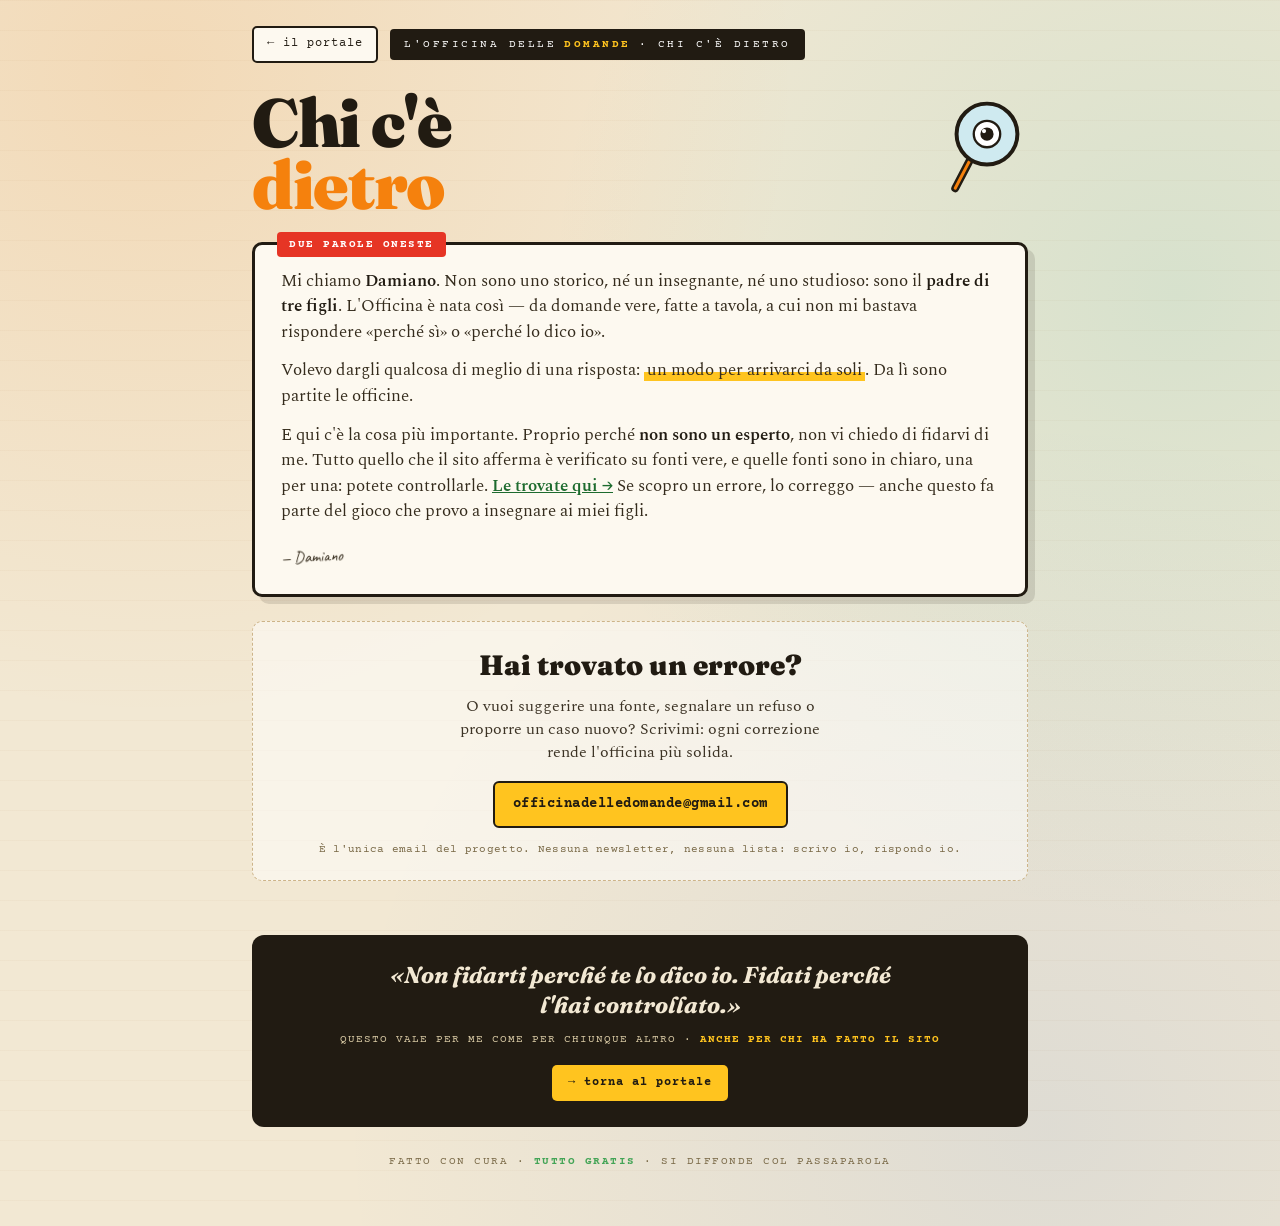
==== chi-sono.html @ 0cd520b3 "Add files via upload" ====
<!DOCTYPE html>
<html lang="it">
<head>
<meta charset="UTF-8" />
<meta name="viewport" content="width=device-width, initial-scale=1.0" />
<title>Chi c'è dietro · L'Officina delle Domande</title>
<link rel="preconnect" href="https://fonts.googleapis.com" />
<link rel="preconnect" href="https://fonts.gstatic.com" crossorigin />
<link href="https://fonts.googleapis.com/css2?family=Fraunces:ital,opsz,wght@0,9..144,600;0,9..144,900;1,9..144,700&family=Spectral:wght@400;500;600&family=Caveat:wght@600;700&family=Courier+Prime:wght@400;700&display=swap" rel="stylesheet" />
<style>
  :root{
    --paper:#f2e8d3; --paper-2:#ecd9b2; --card:#fdf9f0; --ink:#211b12; --ink-soft:#7a6a48;
    --orange:#f5810d; --red:#e63525; --yellow:#ffc41f; --teal:#13b0a1; --green:#43a456; --blue:#2f6fd6;
    --sky:#cfeaf0; --line:#cdb489; --grey:#9a8e76;
    --display:'Fraunces',Georgia,serif; --body:'Spectral',Georgia,serif;
    --hand:'Caveat','Comic Sans MS',cursive; --mono:'Courier Prime','Courier New',monospace;
  }
  *{box-sizing:border-box;margin:0;padding:0}
  html{scroll-behavior:smooth}
  body{
    font-family:var(--body); color:var(--ink); line-height:1.55; min-height:100vh; overflow-x:hidden;
    background:
      radial-gradient(circle at 12% 6%, rgba(245,129,13,.14), transparent 40%),
      radial-gradient(circle at 92% 24%, rgba(19,176,161,.12), transparent 42%),
      radial-gradient(circle at 82% 92%, rgba(47,111,214,.10), transparent 46%),
      linear-gradient(rgba(180,150,95,.06) 1px, transparent 1px),
      radial-gradient(#d7c49a .6px, transparent .6px),
      var(--paper);
    background-size:100% 100%,100% 100%,100% 100%,100% 30px,16px 16px,100% 100%;
    -webkit-font-smoothing:antialiased;
  }
  .wrap{max-width:820px;margin:0 auto;padding:0 22px;position:relative}

  @keyframes rise{from{opacity:0;transform:translateY(18px)}to{opacity:1;transform:none}}
  @keyframes blink{0%,93%,100%{transform:scaleY(1)}96.5%{transform:scaleY(.08)}}
  @keyframes look{0%,100%{transform:translate(0,0)}30%{transform:translate(3px,-2px)}65%{transform:translate(-3px,2px)}}
  .rise{opacity:0;animation:rise .7s cubic-bezier(.2,.7,.3,1) forwards}
  .d1{animation-delay:.05s}.d2{animation-delay:.18s}.d3{animation-delay:.32s}.d4{animation-delay:.46s}.d5{animation-delay:.6s}
  @media (prefers-reduced-motion: reduce){.rise{opacity:1!important;animation:none!important}.eyelid,.pupil{animation:none!important}}

  /* top bar */
  .topbar{display:flex;align-items:center;gap:12px;padding:26px 0 6px;flex-wrap:wrap}
  .back{font-family:var(--mono);font-size:12px;letter-spacing:1px;color:var(--ink);text-decoration:none;
    border:2px solid var(--ink);border-radius:5px;padding:7px 13px;background:var(--card);transition:transform .15s}
  .back:hover{transform:translateX(-3px)}
  .insegna{display:inline-flex;align-items:center;gap:8px;font-family:var(--mono);font-size:11px;letter-spacing:2.5px;
    color:#fff;background:var(--ink);border-radius:4px;padding:7px 14px;text-transform:uppercase}
  .insegna b{color:var(--yellow)}

  /* header */
  header{padding:22px 0 8px;position:relative}
  .htitle{display:flex;gap:16px;align-items:flex-start}
  h1{font-family:var(--display);font-weight:900;font-size:clamp(38px,7vw,68px);line-height:.92;letter-spacing:-.02em;flex:1}
  h1 .o{color:var(--orange)}
  .lens{flex-shrink:0;width:clamp(62px,11vw,86px);margin-top:6px}
  .eyelid{transform-box:fill-box;transform-origin:center;animation:blink 5s infinite}
  .pupil{transform-box:fill-box;transform-origin:center;animation:look 6s ease-in-out infinite}
  @media(max-width:560px){.lens{width:58px}}

  /* corpo */
  .metodo{background:var(--card);border:3px solid var(--ink);border-radius:10px;
    padding:24px 26px;margin-top:26px;box-shadow:7px 7px 0 rgba(33,27,18,.12);position:relative}
  .metodo .tag{position:absolute;top:-13px;left:22px;font-family:var(--mono);font-size:11px;font-weight:700;
    letter-spacing:1.5px;color:#fff;background:var(--red);padding:4px 12px;border-radius:4px;text-transform:uppercase}
  .metodo p{font-size:16.5px;margin-bottom:13px;color:#352c1d}
  .metodo p:last-child{margin-bottom:0}
  .metodo strong{color:var(--ink);font-weight:600}
  .metodo .hl{background:linear-gradient(transparent 55%, var(--yellow) 55% 94%, transparent 94%);padding:0 3px}
  .metodo a{color:#1d6b2e;font-weight:600}
  .firma{font-family:var(--hand);font-size:30px;color:var(--ink);margin-top:6px;transform:rotate(-3deg);display:inline-block}

  /* contatto */
  .contatto{background:rgba(255,255,255,.5);border:1.5px dashed var(--line);border-radius:10px;
    padding:22px 24px;margin-top:24px;text-align:center}
  .contatto h2{font-family:var(--display);font-weight:900;font-size:clamp(22px,4vw,28px);margin-bottom:8px}
  .contatto p{font-size:15.5px;color:#3c3325;max-width:46ch;margin:0 auto 16px;line-height:1.5}
  .mailbtn{display:inline-block;font-family:var(--mono);font-size:14px;letter-spacing:.5px;font-weight:700;
    color:var(--ink);background:var(--yellow);text-decoration:none;border:2px solid var(--ink);border-radius:6px;
    padding:11px 18px;transition:transform .15s}
  .mailbtn:hover{transform:translateY(-2px)}
  .contatto .small{font-family:var(--mono);font-size:11px;color:var(--ink-soft);margin-top:13px;letter-spacing:.3px}

  /* footer */
  .pied{margin:46px 0 16px;background:var(--ink);border-radius:12px;padding:26px 28px;color:var(--paper);text-align:center}
  .pied .q{font-family:var(--display);font-style:italic;font-weight:700;font-size:clamp(18px,3vw,23px);line-height:1.3;
    max-width:34ch;margin:0 auto 10px}
  .pied .sub{font-family:var(--mono);font-size:11px;letter-spacing:1px;color:#d8c9a4;line-height:1.6}
  .pied .sub b{color:var(--yellow)}
  .gotime{display:inline-block;margin-top:16px;font-family:var(--mono);font-size:12px;letter-spacing:1px;
    color:var(--ink);background:var(--yellow);text-decoration:none;border-radius:5px;padding:9px 16px;font-weight:700;transition:transform .15s}
  .gotime:hover{transform:translateY(-2px)}
  footer{text-align:center;padding:10px 0 56px}
  footer .meta{font-family:var(--mono);font-size:11px;letter-spacing:1.5px;color:var(--ink-soft)}
  footer .meta b{color:var(--green)}
</style>
</head>
<body>
  <div class="wrap">

    <div class="topbar rise d1">
      <a class="back" href="index.html">&larr; il portale</a>
      <span class="insegna">L'OFFICINA DELLE <b>DOMANDE</b> &middot; CHI C'È DIETRO</span>
    </div>

    <header>
      <div class="htitle">
        <h1 class="rise d2">Chi c'è<br/><span class="o">dietro</span></h1>
        <svg class="lens rise d2" viewBox="0 0 130 150" fill="none">
          <line x1="44" y1="92" x2="20" y2="138" stroke="#211b12" stroke-width="12" stroke-linecap="round"/>
          <line x1="44" y1="92" x2="20" y2="138" stroke="#f5810d" stroke-width="4.5" stroke-linecap="round"/>
          <circle cx="68" cy="56" r="46" fill="#cfeaf0" stroke="#211b12" stroke-width="6"/>
          <g class="eyelid">
            <circle cx="68" cy="56" r="20" fill="#ffffff" stroke="#211b12" stroke-width="3.5"/>
            <circle class="pupil" cx="68" cy="56" r="10" fill="#211b12"/>
            <circle cx="63.5" cy="51.5" r="3.2" fill="#ffffff"/>
          </g>
        </svg>
      </div>

      <div class="metodo rise d3">
        <span class="tag">Due parole oneste</span>
        <p>Mi chiamo <strong>Damiano</strong>. Non sono uno storico, né un insegnante, né uno studioso: sono il <strong>padre di tre figli</strong>. L'Officina è nata così — da domande vere, fatte a tavola, a cui non mi bastava rispondere «perché sì» o «perché lo dico io».</p>
        <p>Volevo dargli qualcosa di meglio di una risposta: <span class="hl">un modo per arrivarci da soli</span>. Da lì sono partite le officine.</p>
        <p>E qui c'è la cosa più importante. Proprio perché <strong>non sono un esperto</strong>, non vi chiedo di fidarvi di me. Tutto quello che il sito afferma è verificato su fonti vere, e quelle fonti sono in chiaro, una per una: potete controllarle. <a href="fonti.html">Le trovate qui &rarr;</a> Se scopro un errore, lo correggo — anche questo fa parte del gioco che provo a insegnare ai miei figli.</p>
        <p class="firma">— Damiano</p>
      </div>

      <div class="contatto rise d4">
        <h2>Hai trovato un errore?</h2>
        <p>O vuoi suggerire una fonte, segnalare un refuso o proporre un caso nuovo? Scrivimi: ogni correzione rende l'officina più solida.</p>
        <a class="mailbtn" href="mailto:officinadelledomande&#64;gmail&#46;com?subject=Officina%20delle%20Domande">officinadelledomande&#64;gmail&#46;com</a>
        <div class="small">È l'unica email del progetto. Nessuna newsletter, nessuna lista: scrivo io, rispondo io.</div>
      </div>
    </header>

    <div class="pied rise d5">
      <div class="q">«Non fidarti perché te lo dico io. Fidati perché l'hai controllato.»</div>
      <div class="sub">QUESTO VALE PER ME COME PER CHIUNQUE ALTRO &middot; <b>ANCHE PER CHI HA FATTO IL SITO</b></div>
      <a class="gotime" href="index.html">&rarr; torna al portale</a>
    </div>

    <footer>
      <div class="meta">FATTO CON CURA &middot; <b>TUTTO GRATIS</b> &middot; SI DIFFONDE COL PASSAPAROLA</div>
    </footer>

  </div>
</body>
</html>
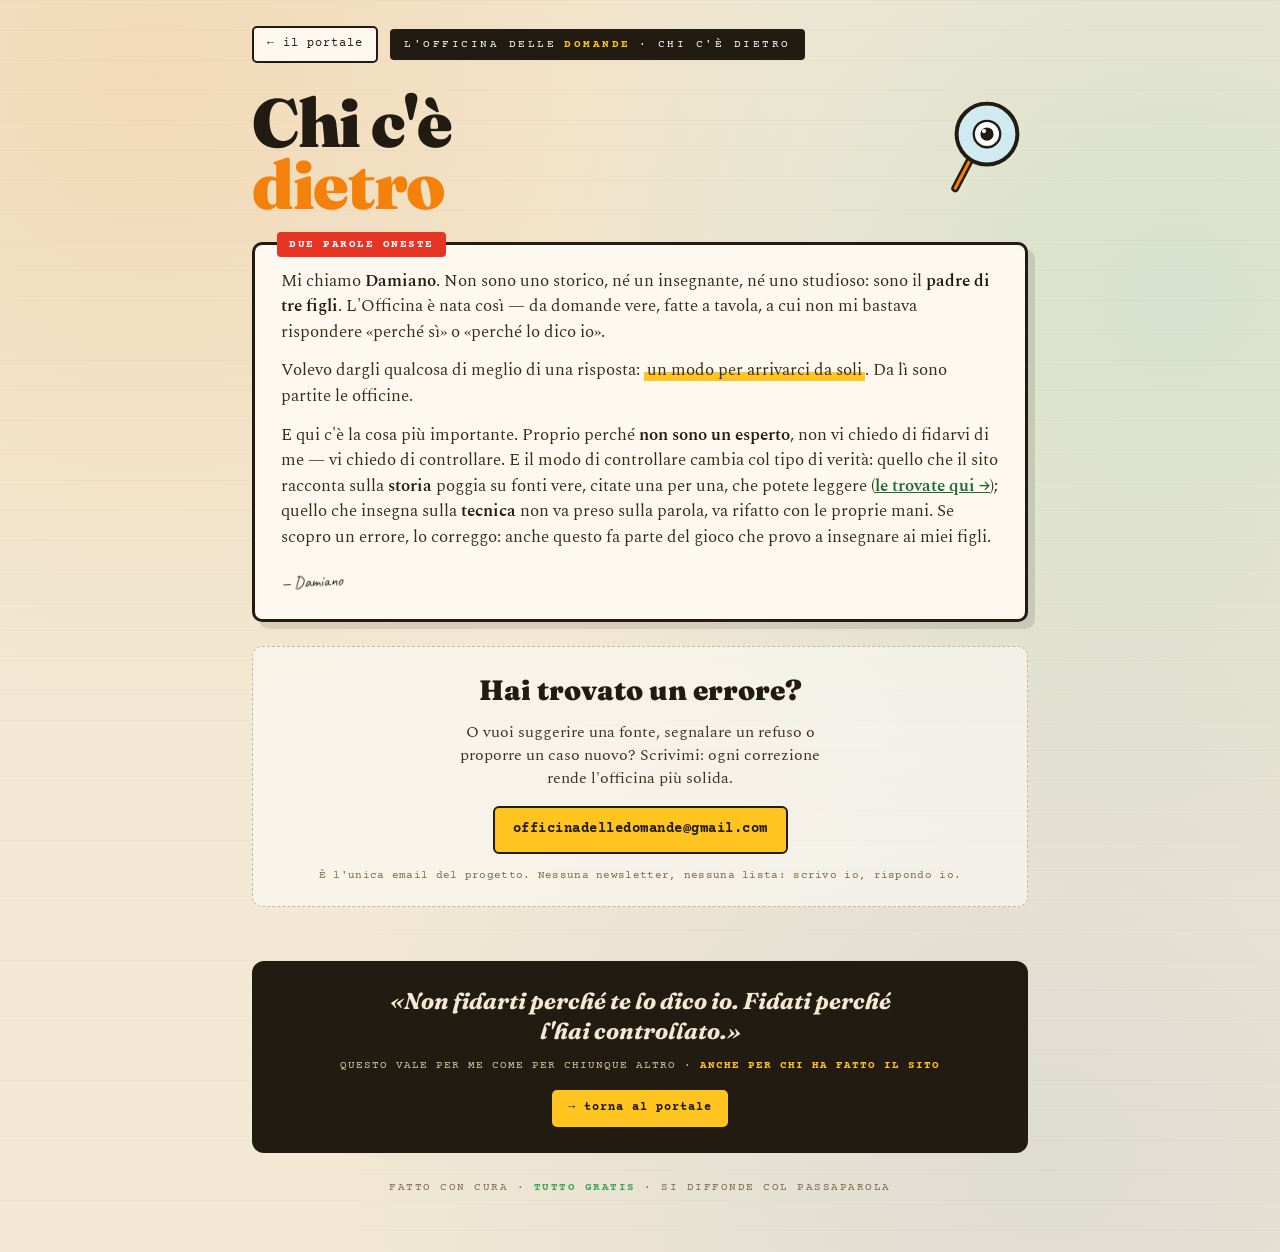
==== commit 45718aa1: "Add files via upload" ====
--- a/chi-sono.html
+++ b/chi-sono.html
@@ -4,6 +4,16 @@
 <meta charset="UTF-8" />
 <meta name="viewport" content="width=device-width, initial-scale=1.0" />
 <title>Chi c'è dietro · L'Officina delle Domande</title>
+<meta name="description" content="Chi ha fatto L'Officina delle Domande, e perché. Un padre di tre figli — non uno storico: per questo ogni cosa è tracciabile e controllabile." />
+<link rel="icon" href="favicon.svg" type="image/svg+xml" />
+<meta property="og:type" content="website" />
+<meta property="og:url" content="https://officinadelledomande.github.io/chi-sono.html" />
+<meta property="og:title" content="Chi c'è dietro · L'Officina delle Domande" />
+<meta property="og:description" content="Un padre di tre figli, non uno storico. Per questo non vi chiedo di fidarvi di me: controllate." />
+<meta property="og:image" content="https://officinadelledomande.github.io/og-image.png" />
+<meta property="og:locale" content="it_IT" />
+<meta name="twitter:card" content="summary_large_image" />
+<meta name="twitter:image" content="https://officinadelledomande.github.io/og-image.png" />
 <link rel="preconnect" href="https://fonts.googleapis.com" />
 <link rel="preconnect" href="https://fonts.gstatic.com" crossorigin />
 <link href="https://fonts.googleapis.com/css2?family=Fraunces:ital,opsz,wght@0,9..144,600;0,9..144,900;1,9..144,700&family=Spectral:wght@400;500;600&family=Caveat:wght@600;700&family=Courier+Prime:wght@400;700&display=swap" rel="stylesheet" />
@@ -105,7 +115,7 @@
     <header>
       <div class="htitle">
         <h1 class="rise d2">Chi c'è<br/><span class="o">dietro</span></h1>
-        <svg class="lens rise d2" viewBox="0 0 130 150" fill="none">
+        <svg aria-hidden="true" class="lens rise d2" viewBox="0 0 130 150" fill="none">
           <line x1="44" y1="92" x2="20" y2="138" stroke="#211b12" stroke-width="12" stroke-linecap="round"/>
           <line x1="44" y1="92" x2="20" y2="138" stroke="#f5810d" stroke-width="4.5" stroke-linecap="round"/>
           <circle cx="68" cy="56" r="46" fill="#cfeaf0" stroke="#211b12" stroke-width="6"/>
@@ -121,7 +131,7 @@
         <span class="tag">Due parole oneste</span>
         <p>Mi chiamo <strong>Damiano</strong>. Non sono uno storico, né un insegnante, né uno studioso: sono il <strong>padre di tre figli</strong>. L'Officina è nata così — da domande vere, fatte a tavola, a cui non mi bastava rispondere «perché sì» o «perché lo dico io».</p>
         <p>Volevo dargli qualcosa di meglio di una risposta: <span class="hl">un modo per arrivarci da soli</span>. Da lì sono partite le officine.</p>
-        <p>E qui c'è la cosa più importante. Proprio perché <strong>non sono un esperto</strong>, non vi chiedo di fidarvi di me. Tutto quello che il sito afferma è verificato su fonti vere, e quelle fonti sono in chiaro, una per una: potete controllarle. <a href="fonti.html">Le trovate qui &rarr;</a> Se scopro un errore, lo correggo — anche questo fa parte del gioco che provo a insegnare ai miei figli.</p>
+        <p>E qui c'è la cosa più importante. Proprio perché <strong>non sono un esperto</strong>, non vi chiedo di fidarvi di me — vi chiedo di controllare. E il modo di controllare cambia col tipo di verità: quello che il sito racconta sulla <strong>storia</strong> poggia su fonti vere, citate una per una, che potete leggere (<a href="fonti.html">le trovate qui &rarr;</a>); quello che insegna sulla <strong>tecnica</strong> non va preso sulla parola, va rifatto con le proprie mani. Se scopro un errore, lo correggo: anche questo fa parte del gioco che provo a insegnare ai miei figli.</p>
         <p class="firma">— Damiano</p>
       </div>
 
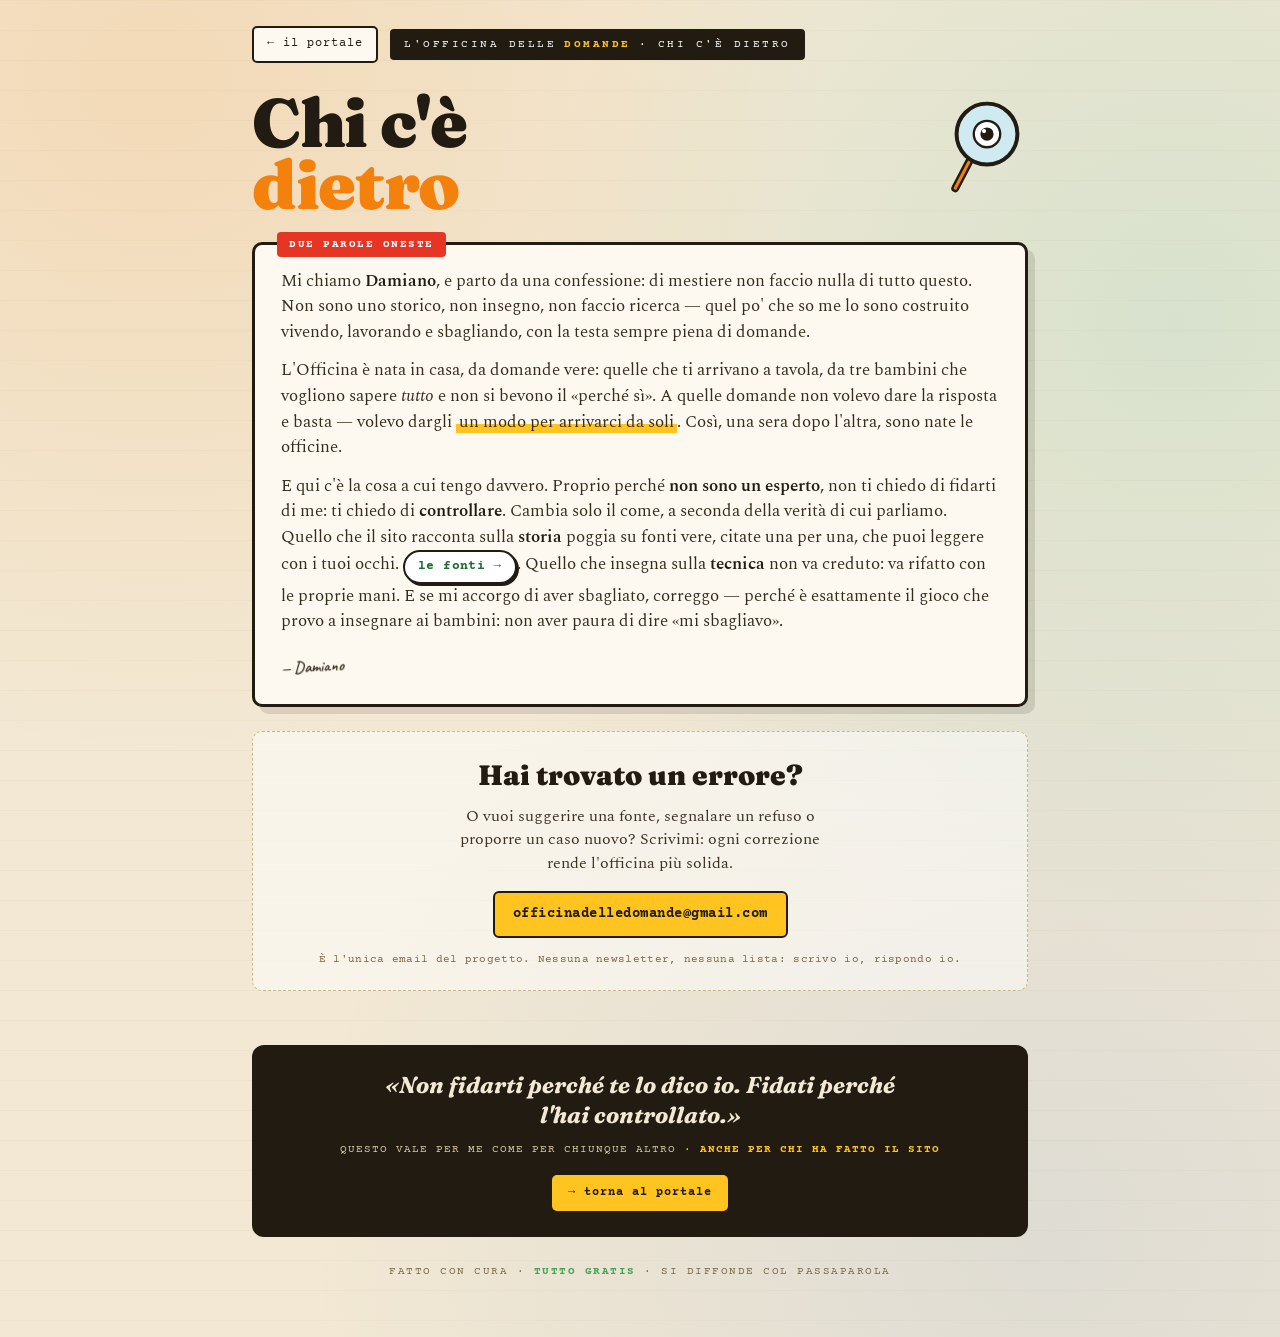
==== commit 880f338f: "Add files via upload" ====
--- a/chi-sono.html
+++ b/chi-sono.html
@@ -4,19 +4,17 @@
 <meta charset="UTF-8" />
 <meta name="viewport" content="width=device-width, initial-scale=1.0" />
 <title>Chi c'è dietro · L'Officina delle Domande</title>
-<meta name="description" content="Chi ha fatto L'Officina delle Domande, e perché. Un padre di tre figli — non uno storico: per questo ogni cosa è tracciabile e controllabile." />
+<meta name="description" content="Chi ha fatto L'Officina delle Domande, e perché. Non uno storico né un esperto: per questo ogni cosa è tracciabile e controllabile." />
 <link rel="icon" href="favicon.svg" type="image/svg+xml" />
 <meta property="og:type" content="website" />
 <meta property="og:url" content="https://officinadelledomande.github.io/chi-sono.html" />
 <meta property="og:title" content="Chi c'è dietro · L'Officina delle Domande" />
-<meta property="og:description" content="Un padre di tre figli, non uno storico. Per questo non vi chiedo di fidarvi di me: controllate." />
+<meta property="og:description" content="Non sono uno storico né un esperto. Per questo non ti chiedo di fidarti di me: controlla." />
 <meta property="og:image" content="https://officinadelledomande.github.io/og-image.png" />
 <meta property="og:locale" content="it_IT" />
 <meta name="twitter:card" content="summary_large_image" />
 <meta name="twitter:image" content="https://officinadelledomande.github.io/og-image.png" />
-<link rel="preconnect" href="https://fonts.googleapis.com" />
-<link rel="preconnect" href="https://fonts.gstatic.com" crossorigin />
-<link href="https://fonts.googleapis.com/css2?family=Fraunces:ital,opsz,wght@0,9..144,600;0,9..144,900;1,9..144,700&family=Spectral:wght@400;500;600&family=Caveat:wght@600;700&family=Courier+Prime:wght@400;700&display=swap" rel="stylesheet" />
+<link rel="stylesheet" href="fonts.css" />
 <style>
   :root{
     --paper:#f2e8d3; --paper-2:#ecd9b2; --card:#fdf9f0; --ink:#211b12; --ink-soft:#7a6a48;
@@ -88,6 +86,10 @@
     color:var(--ink);background:var(--yellow);text-decoration:none;border:2px solid var(--ink);border-radius:6px;
     padding:11px 18px;transition:transform .15s}
   .mailbtn:hover{transform:translateY(-2px)}
+  .fontibtn{display:inline-flex;align-items:center;gap:5px;font-family:var(--mono);font-size:12.5px;letter-spacing:.4px;font-weight:700;
+    color:var(--ink);background:#fff;text-decoration:none;border:2px solid var(--ink);border-radius:20px;
+    padding:5px 13px;transition:transform .15s,box-shadow .15s;box-shadow:2px 2px 0 var(--ink)}
+  .fontibtn:hover{transform:translate(-1px,-1px);box-shadow:3px 3px 0 var(--ink)}
   .contatto .small{font-family:var(--mono);font-size:11px;color:var(--ink-soft);margin-top:13px;letter-spacing:.3px}
 
   /* footer */
@@ -129,9 +131,9 @@
 
       <div class="metodo rise d3">
         <span class="tag">Due parole oneste</span>
-        <p>Mi chiamo <strong>Damiano</strong>. Non sono uno storico, né un insegnante, né uno studioso: sono il <strong>padre di tre figli</strong>. L'Officina è nata così — da domande vere, fatte a tavola, a cui non mi bastava rispondere «perché sì» o «perché lo dico io».</p>
-        <p>Volevo dargli qualcosa di meglio di una risposta: <span class="hl">un modo per arrivarci da soli</span>. Da lì sono partite le officine.</p>
-        <p>E qui c'è la cosa più importante. Proprio perché <strong>non sono un esperto</strong>, non vi chiedo di fidarvi di me — vi chiedo di controllare. E il modo di controllare cambia col tipo di verità: quello che il sito racconta sulla <strong>storia</strong> poggia su fonti vere, citate una per una, che potete leggere (<a href="fonti.html">le trovate qui &rarr;</a>); quello che insegna sulla <strong>tecnica</strong> non va preso sulla parola, va rifatto con le proprie mani. Se scopro un errore, lo correggo: anche questo fa parte del gioco che provo a insegnare ai miei figli.</p>
+        <p>Mi chiamo <strong>Damiano</strong>, e parto da una confessione: di mestiere non faccio nulla di tutto questo. Non sono uno storico, non insegno, non faccio ricerca — quel po' che so me lo sono costruito vivendo, lavorando e sbagliando, con la testa sempre piena di domande.</p>
+        <p>L'Officina è nata in casa, da domande vere: quelle che ti arrivano a tavola, da tre bambini che vogliono sapere <em>tutto</em> e non si bevono il «perché sì». A quelle domande non volevo dare la risposta e basta — volevo dargli <span class="hl">un modo per arrivarci da soli</span>. Così, una sera dopo l'altra, sono nate le officine.</p>
+        <p>E qui c'è la cosa a cui tengo davvero. Proprio perché <strong>non sono un esperto</strong>, non ti chiedo di fidarti di me: ti chiedo di <strong>controllare</strong>. Cambia solo il come, a seconda della verità di cui parliamo. Quello che il sito racconta sulla <strong>storia</strong> poggia su fonti vere, citate una per una, che puoi leggere con i tuoi occhi. <a class="fontibtn" href="fonti.html">le fonti &rarr;</a>. Quello che insegna sulla <strong>tecnica</strong> non va creduto: va rifatto con le proprie mani. E se mi accorgo di aver sbagliato, correggo — perché è esattamente il gioco che provo a insegnare ai bambini: non aver paura di dire «mi sbagliavo».</p>
         <p class="firma">— Damiano</p>
       </div>
 
--- a/fonts.css
+++ b/fonts.css
@@ -0,0 +1,19 @@
+/* L'Officina delle Domande - font self-hosted (woff2, subset latin). Nessuna richiesta esterna. */
+@font-face{font-family:'Fraunces';font-style:normal;font-weight:500;font-display:swap;src:url('fonts/fraunces-latin-500-normal.woff2') format('woff2')}
+@font-face{font-family:'Fraunces';font-style:normal;font-weight:600;font-display:swap;src:url('fonts/fraunces-latin-600-normal.woff2') format('woff2')}
+@font-face{font-family:'Fraunces';font-style:normal;font-weight:700;font-display:swap;src:url('fonts/fraunces-latin-700-normal.woff2') format('woff2')}
+@font-face{font-family:'Fraunces';font-style:normal;font-weight:900;font-display:swap;src:url('fonts/fraunces-latin-900-normal.woff2') format('woff2')}
+@font-face{font-family:'Fraunces';font-style:italic;font-weight:700;font-display:swap;src:url('fonts/fraunces-latin-700-italic.woff2') format('woff2')}
+@font-face{font-family:'Spectral';font-style:normal;font-weight:400;font-display:swap;src:url('fonts/spectral-latin-400-normal.woff2') format('woff2')}
+@font-face{font-family:'Spectral';font-style:normal;font-weight:500;font-display:swap;src:url('fonts/spectral-latin-500-normal.woff2') format('woff2')}
+@font-face{font-family:'Spectral';font-style:normal;font-weight:600;font-display:swap;src:url('fonts/spectral-latin-600-normal.woff2') format('woff2')}
+@font-face{font-family:'Spectral';font-style:italic;font-weight:400;font-display:swap;src:url('fonts/spectral-latin-400-italic.woff2') format('woff2')}
+@font-face{font-family:'DM Sans';font-style:normal;font-weight:400;font-display:swap;src:url('fonts/dm-sans-latin-400-normal.woff2') format('woff2')}
+@font-face{font-family:'DM Sans';font-style:normal;font-weight:500;font-display:swap;src:url('fonts/dm-sans-latin-500-normal.woff2') format('woff2')}
+@font-face{font-family:'DM Sans';font-style:normal;font-weight:700;font-display:swap;src:url('fonts/dm-sans-latin-700-normal.woff2') format('woff2')}
+@font-face{font-family:'Space Mono';font-style:normal;font-weight:400;font-display:swap;src:url('fonts/space-mono-latin-400-normal.woff2') format('woff2')}
+@font-face{font-family:'Space Mono';font-style:normal;font-weight:700;font-display:swap;src:url('fonts/space-mono-latin-700-normal.woff2') format('woff2')}
+@font-face{font-family:'Caveat';font-style:normal;font-weight:600;font-display:swap;src:url('fonts/caveat-latin-600-normal.woff2') format('woff2')}
+@font-face{font-family:'Caveat';font-style:normal;font-weight:700;font-display:swap;src:url('fonts/caveat-latin-700-normal.woff2') format('woff2')}
+@font-face{font-family:'Courier Prime';font-style:normal;font-weight:400;font-display:swap;src:url('fonts/courier-prime-latin-400-normal.woff2') format('woff2')}
+@font-face{font-family:'Courier Prime';font-style:normal;font-weight:700;font-display:swap;src:url('fonts/courier-prime-latin-700-normal.woff2') format('woff2')}
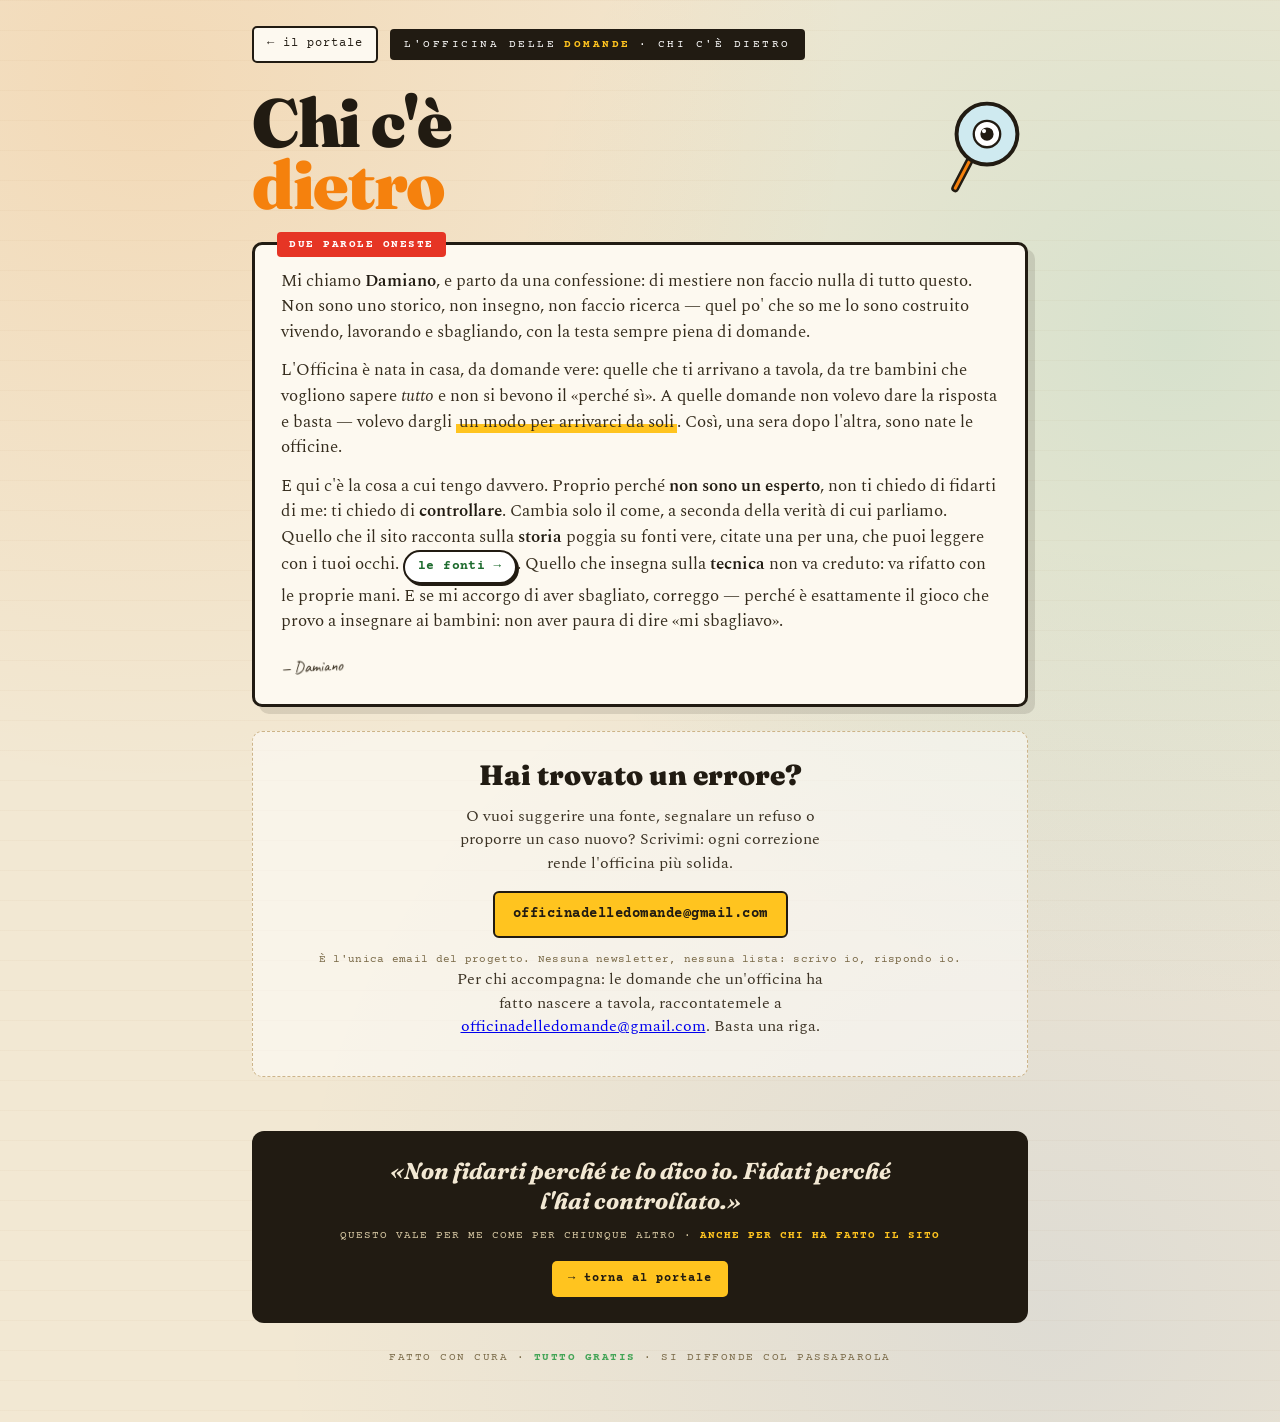
==== commit 9a5c4df6: "Chi sono: invito a raccontare le domande nate a tavola Co-Authored-By: Claude Opus 5.5 <noreply@anth" ====
--- a/chi-sono.html
+++ b/chi-sono.html
@@ -142,6 +142,7 @@
         <p>O vuoi suggerire una fonte, segnalare un refuso o proporre un caso nuovo? Scrivimi: ogni correzione rende l'officina più solida.</p>
         <a class="mailbtn" href="mailto:officinadelledomande&#64;gmail&#46;com?subject=Officina%20delle%20Domande">officinadelledomande&#64;gmail&#46;com</a>
         <div class="small">È l'unica email del progetto. Nessuna newsletter, nessuna lista: scrivo io, rispondo io.</div>
+        <p>Per chi accompagna: le domande che un'officina ha fatto nascere a tavola, raccontatemele a <a href="mailto:officinadelledomande@gmail.com?subject=Officina%20delle%20Domande">officinadelledomande@gmail.com</a>. Basta una riga.</p>
       </div>
     </header>
 
--- a/fonts.css
+++ b/fonts.css
@@ -1,9 +1,7 @@
 /* L'Officina delle Domande - font self-hosted (woff2, subset latin). Nessuna richiesta esterna. */
-@font-face{font-family:'Fraunces';font-style:normal;font-weight:500;font-display:swap;src:url('fonts/fraunces-latin-500-normal.woff2') format('woff2')}
-@font-face{font-family:'Fraunces';font-style:normal;font-weight:600;font-display:swap;src:url('fonts/fraunces-latin-600-normal.woff2') format('woff2')}
-@font-face{font-family:'Fraunces';font-style:normal;font-weight:700;font-display:swap;src:url('fonts/fraunces-latin-700-normal.woff2') format('woff2')}
-@font-face{font-family:'Fraunces';font-style:normal;font-weight:900;font-display:swap;src:url('fonts/fraunces-latin-900-normal.woff2') format('woff2')}
-@font-face{font-family:'Fraunces';font-style:italic;font-weight:700;font-display:swap;src:url('fonts/fraunces-latin-700-italic.woff2') format('woff2')}
+@font-face{font-family:'Fraunces';font-style:normal;font-weight:100 900;font-display:swap;src:url('fonts/fraunces-latin-full-normal.woff2') format('woff2-variations')}
+@font-face{font-family:'Fraunces';font-style:italic;font-weight:100 900;font-display:swap;src:url('fonts/fraunces-latin-full-italic.woff2') format('woff2-variations')}
+@font-face{font-family:'Caveat';font-style:normal;font-weight:400 700;font-display:swap;src:url('fonts/caveat-latin-wght-normal.woff2') format('woff2-variations')}
 @font-face{font-family:'Spectral';font-style:normal;font-weight:400;font-display:swap;src:url('fonts/spectral-latin-400-normal.woff2') format('woff2')}
 @font-face{font-family:'Spectral';font-style:normal;font-weight:500;font-display:swap;src:url('fonts/spectral-latin-500-normal.woff2') format('woff2')}
 @font-face{font-family:'Spectral';font-style:normal;font-weight:600;font-display:swap;src:url('fonts/spectral-latin-600-normal.woff2') format('woff2')}
@@ -13,7 +11,5 @@
 @font-face{font-family:'DM Sans';font-style:normal;font-weight:700;font-display:swap;src:url('fonts/dm-sans-latin-700-normal.woff2') format('woff2')}
 @font-face{font-family:'Space Mono';font-style:normal;font-weight:400;font-display:swap;src:url('fonts/space-mono-latin-400-normal.woff2') format('woff2')}
 @font-face{font-family:'Space Mono';font-style:normal;font-weight:700;font-display:swap;src:url('fonts/space-mono-latin-700-normal.woff2') format('woff2')}
-@font-face{font-family:'Caveat';font-style:normal;font-weight:600;font-display:swap;src:url('fonts/caveat-latin-600-normal.woff2') format('woff2')}
-@font-face{font-family:'Caveat';font-style:normal;font-weight:700;font-display:swap;src:url('fonts/caveat-latin-700-normal.woff2') format('woff2')}
 @font-face{font-family:'Courier Prime';font-style:normal;font-weight:400;font-display:swap;src:url('fonts/courier-prime-latin-400-normal.woff2') format('woff2')}
 @font-face{font-family:'Courier Prime';font-style:normal;font-weight:700;font-display:swap;src:url('fonts/courier-prime-latin-700-normal.woff2') format('woff2')}
